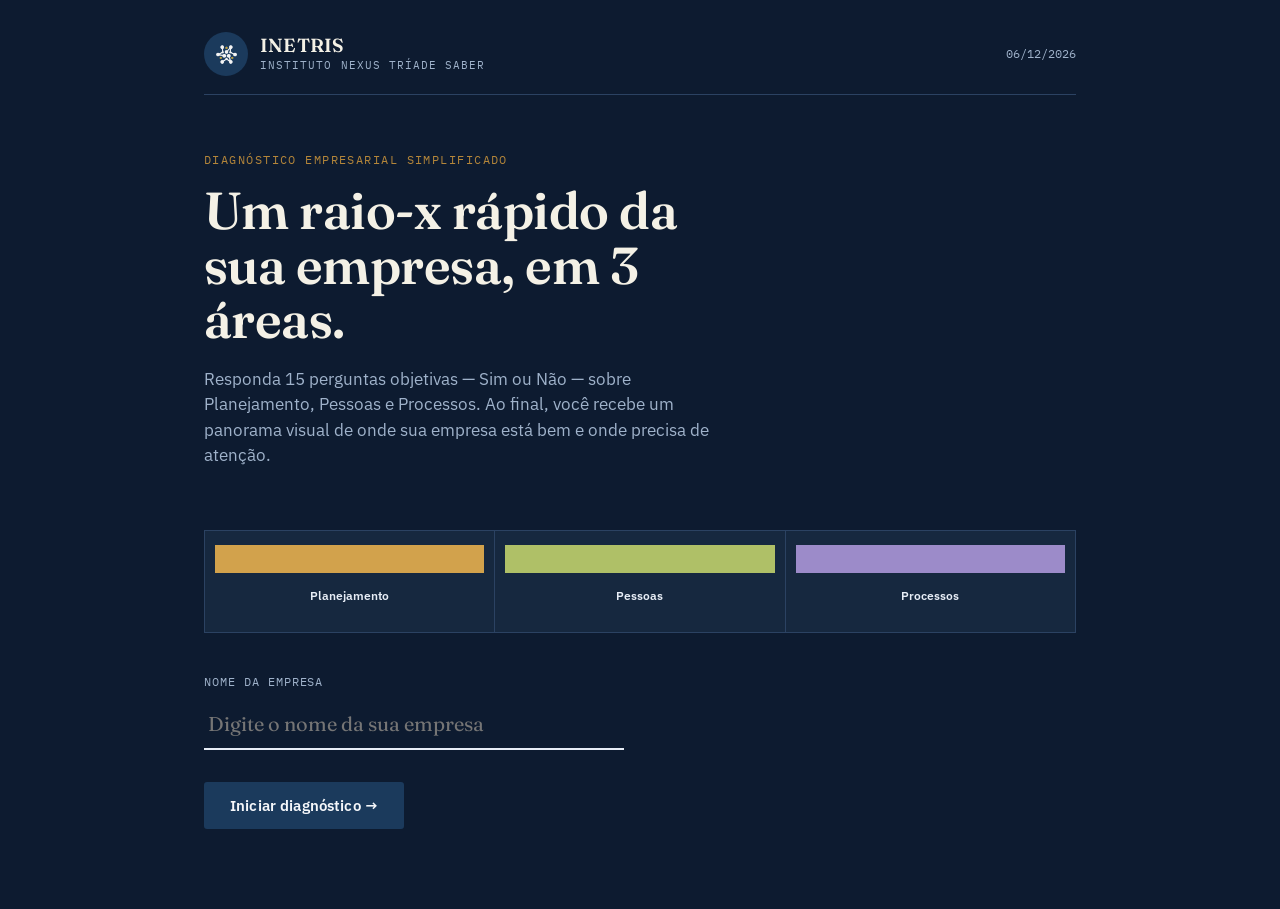
==== diagnostico.html @ 30261276 "Add files via upload" ====
<!DOCTYPE html>
<html lang="pt-BR">
<head>
<meta charset="UTF-8">
<meta name="viewport" content="width=device-width, initial-scale=1.0">
<title>INETRIS — Diagnóstico Empresarial Simplificado</title>
<link rel="preconnect" href="https://fonts.googleapis.com">
<link rel="preconnect" href="https://fonts.gstatic.com" crossorigin>
<link href="https://fonts.googleapis.com/css2?family=Fraunces:ital,opsz,wght@0,9..144,400;0,9..144,500;0,9..144,600;0,9..144,700;1,9..144,500&family=IBM+Plex+Sans:wght@400;500;600;700&family=IBM+Plex+Mono:wght@400;500;600&display=swap" rel="stylesheet">
<style>
  :root{
    --ink:#E7EDF6;
    --ink-soft:#9FB2CA;
    --paper:#0D1B30;
    --paper-raised:#16283F;
    --line: #2B4262;
    --heading:#F4F1E6;
    --on-dark:#F5F7FA;
    --brass:#D2A24C;
    --brass-deep:#B4863A;
    --teal:#3C7A72;
    --teal-deep:#1B3A5C;
    --good:#6FA98A;
    --ok:#AFC067;
    --warn:#D2A24C;
    --bad:#D07A63;

    --c-planejamento:#D2A24C;
    --c-pessoas:#AFC067;
    --c-processos:#9C8BC9;

    --radius: 3px;
  }

  *{box-sizing:border-box;}
  html,body{margin:0;padding:0;}
  body{
    background:var(--paper);
    color:var(--ink);
    font-family:'IBM Plex Sans', sans-serif;
    font-size:16px;
    line-height:1.5;
    -webkit-font-smoothing:antialiased;
  }
  .app{
    max-width:920px;
    margin:0 auto;
    padding:32px 24px 80px;
    min-height:100vh;
  }
  @media (max-width:600px){
    .app{padding:20px 16px 60px;}
  }

  h1,h2,h3{
    font-family:'Fraunces', serif;
    font-weight:600;
    letter-spacing:-0.01em;
    margin:0;
  }

  .mono{
    font-family:'IBM Plex Mono', monospace;
  }

  /* ---------- Header / masthead ---------- */
  .masthead{
    display:flex;
    justify-content:space-between;
    align-items:center;
    border-bottom:1px solid var(--line);
    padding-bottom:18px;
    margin-bottom:36px;
    gap:16px;
  }
  .masthead .brand-group{
    display:flex;
    align-items:center;
    gap:12px;
  }
  .masthead .logo-chip{
    width:44px;
    height:44px;
    flex:0 0 auto;
    background:var(--teal-deep);
    border-radius:50%;
    display:flex;
    align-items:center;
    justify-content:center;
  }
  .masthead .logo-chip img{
    width:29px;
    height:29px;
    display:block;
  }
  .masthead .brand-text .name{
    font-family:'Fraunces', serif;
    font-weight:600;
    font-size:19px;
    color:var(--heading);
    letter-spacing:0.01em;
    line-height:1.1;
  }
  .masthead .brand-text .sub{
    font-family:'IBM Plex Mono', monospace;
    font-size:10.5px;
    letter-spacing:0.1em;
    text-transform:uppercase;
    color:var(--ink-soft);
    margin-top:2px;
  }
  .masthead .date{
    font-family:'IBM Plex Mono', monospace;
    font-size:12px;
    color:var(--ink-soft);
    white-space:nowrap;
  }
  @media (max-width:480px){
    .masthead .brand-text .name{font-size:16px;}
    .masthead .brand-text .sub{font-size:9px; letter-spacing:0.06em;}
    .masthead .date{display:none;}
  }

  /* ---------- Screens ---------- */
  .screen{display:none;}
  .screen.active{display:block; animation: fade-up .5s ease both;}
  @keyframes fade-up{
    from{opacity:0; transform:translateY(10px);}
    to{opacity:1; transform:translateY(0);}
  }
  @media (prefers-reduced-motion: reduce){
    .screen.active{animation:none;}
  }

  /* ---------- Intro ---------- */
  .intro-hero{
    padding: 20px 0 8px;
  }
  .eyebrow{
    font-family:'IBM Plex Mono',monospace;
    font-size:12px;
    letter-spacing:0.12em;
    text-transform:uppercase;
    color:var(--brass-deep);
    margin-bottom:14px;
    display:block;
  }
  .intro-hero h1{
    font-size:clamp(32px, 5.4vw, 52px);
    line-height:1.05;
    color:var(--heading);
    max-width:14ch;
  }
  .intro-hero .lede{
    margin-top:20px;
    font-size:17px;
    color:var(--ink-soft);
    max-width:52ch;
  }

  .pillars-strip{
    display:grid;
    grid-template-columns:repeat(3,1fr);
    gap:1px;
    background:var(--line);
    border:1px solid var(--line);
    margin:36px 0 40px;
  }
  .pillars-strip div{
    background:var(--paper-raised);
    padding:14px 10px;
    text-align:center;
  }
  .pillars-strip .icon-wrap{
    width:40px;height:40px;
    margin:0 auto 10px;
    border-radius:50%;
    display:flex;
    align-items:center;
    justify-content:center;
    border:1.5px solid currentColor;
  }
  .pillars-strip .icon-wrap svg{
    width:20px;height:20px;
    display:block;
  }
  .pillars-strip .name{
    font-size:11.5px;
    font-weight:600;
    color:var(--ink);
  }
  @media (max-width:640px){
    .pillars-strip{grid-template-columns:repeat(3,1fr);}
  }

  .field-block label{
    display:block;
    font-family:'IBM Plex Mono',monospace;
    font-size:12px;
    letter-spacing:0.08em;
    text-transform:uppercase;
    color:var(--ink-soft);
    margin-bottom:8px;
  }
  input[type=text]{
    width:100%;
    max-width:420px;
    font-family:'Fraunces', serif;
    font-size:20px;
    padding:12px 4px;
    border:none;
    border-bottom:2px solid var(--ink);
    background:transparent;
    color:var(--ink);
  }
  input[type=text]:focus{
    outline:none;
    border-bottom-color:var(--brass);
  }

  .btn{
    appearance:none;
    border:none;
    cursor:pointer;
    font-family:'IBM Plex Sans', sans-serif;
    font-weight:600;
    font-size:14.5px;
    letter-spacing:0.01em;
    padding:14px 26px;
    border-radius:var(--radius);
    background:var(--teal-deep);
    color:var(--on-dark);
    transition:transform .15s ease, background .15s ease;
  }
  .btn:hover{background:var(--teal);}
  .btn:active{transform:scale(0.98);}
  .btn:focus-visible{outline:2px solid var(--brass); outline-offset:2px;}
  .btn.ghost{
    background:transparent;
    color:var(--ink);
    border:1.5px solid var(--ink);
  }
  .btn.ghost:hover{background:var(--paper-raised);}
  .btn[disabled]{opacity:0.4; cursor:not-allowed;}
  .btn-row{margin-top:32px; display:flex; gap:12px; flex-wrap:wrap;}

  /* ---------- Questionnaire ---------- */
  .progress-wrap{
    margin-bottom:30px;
  }
  .progress-track{
    height:3px;
    background:var(--line);
    position:relative;
    overflow:hidden;
  }
  .progress-fill{
    position:absolute; left:0; top:0; bottom:0;
    background:var(--brass);
    width:0%;
    transition:width .4s ease;
  }
  .progress-meta{
    display:flex; justify-content:space-between;
    margin-top:10px;
    font-family:'IBM Plex Mono',monospace;
    font-size:11.5px;
    color:var(--ink-soft);
    text-transform:uppercase;
    letter-spacing:0.06em;
  }

  .pillar-card{
    background:var(--paper-raised);
    border:1px solid var(--line);
    padding:32px;
  }
  @media (max-width:600px){ .pillar-card{padding:22px 18px;} }

  .pillar-head{
    display:flex; align-items:center; gap:12px;
    margin-bottom:6px;
  }
  .pillar-index{
    font-family:'IBM Plex Mono',monospace;
    font-size:12px;
    color:var(--ink-soft);
  }
  .pillar-head .swatch{
    width:11px;height:11px;
    flex:0 0 auto;
  }
  .pillar-card h2{
    font-size:26px;
    color:var(--heading);
  }
  .pillar-sub{
    color:var(--ink-soft);
    font-size:14px;
    margin:6px 0 26px;
  }

  .question{
    padding:20px 0;
    border-top:1px solid var(--line);
  }
  .question:first-of-type{border-top:none; padding-top:6px;}
  .q-text{
    font-size:16.5px;
    margin-bottom:14px;
    max-width:52ch;
  }
  .q-options{
    display:flex; gap:10px;
  }
  .opt{
    appearance:none;
    cursor:pointer;
    border:1.5px solid var(--line);
    background:transparent;
    color:var(--ink);
    font-family:'IBM Plex Sans', sans-serif;
    font-weight:600;
    font-size:14px;
    padding:9px 22px;
    border-radius:var(--radius);
    transition:all .15s ease;
  }
  .opt:hover{border-color:var(--ink);}
  .opt.selected-yes{
    background:var(--teal-deep);
    border-color:var(--heading);
    color:var(--on-dark);
  }
  .opt.selected-no{
    background:var(--ink);
    border-color:var(--ink);
    color:var(--on-dark);
  }
  .opt:focus-visible{outline:2px solid var(--brass); outline-offset:2px;}

  .nav-row{
    display:flex; justify-content:space-between; align-items:center;
    margin-top:28px;
  }
  .nav-hint{
    font-family:'IBM Plex Mono',monospace;
    font-size:11.5px;
    color:var(--ink-soft);
  }

  /* ---------- Results ---------- */
  .result-head{
    text-align:center;
    padding:12px 0 8px;
  }
  .result-head .eyebrow{display:block; text-align:center;}
  .result-head h1{
    font-size:clamp(28px,4.6vw,42px);
    color:var(--heading);
  }
  .result-company{
    font-family:'IBM Plex Mono',monospace;
    color:var(--ink-soft);
    margin-top:8px;
    font-size:13px;
    letter-spacing:0.04em;
  }

  .verdict-badge{
    display:inline-block;
    margin-top:22px;
    padding:10px 28px;
    font-family:'IBM Plex Mono',monospace;
    font-weight:600;
    font-size:13px;
    letter-spacing:0.1em;
    text-transform:uppercase;
    border-radius:20px;
  }

  .gauge-wrap{
    display:flex;
    justify-content:center;
    margin:36px 0 8px;
  }

  .score-big{
    font-family:'Fraunces', serif;
    font-size:15px;
  }

  .breakdown{
    margin-top:44px;
  }
  .breakdown h3{
    font-size:13px;
    font-family:'IBM Plex Mono',monospace;
    text-transform:uppercase;
    letter-spacing:0.1em;
    color:var(--ink-soft);
    margin-bottom:18px;
    border-bottom:1px solid var(--line);
    padding-bottom:10px;
  }
  .bar-row{
    display:grid;
    grid-template-columns:150px 1fr 52px;
    align-items:center;
    gap:14px;
    padding:11px 0;
  }
  .bar-row .label{
    font-size:14px;
    font-weight:600;
    display:flex; align-items:center; gap:9px;
  }
  .bar-row .label .swatch{width:9px;height:9px; flex:0 0 auto;}
  .bar-track{
    height:10px;
    background:var(--line);
    position:relative;
    overflow:hidden;
  }
  .bar-fill{
    position:absolute; left:0; top:0; bottom:0;
    width:0%;
    transition:width 1s cubic-bezier(.2,.8,.2,1);
  }
  .bar-row .pct{
    font-family:'IBM Plex Mono',monospace;
    font-size:13px;
    text-align:right;
  }

  .interpretation{
    margin-top:44px;
    padding:26px 28px;
    background:var(--paper-raised);
    border-left:3px solid var(--brass);
  }
  .interpretation h3{
    font-family:'IBM Plex Mono',monospace;
    font-size:12px;
    text-transform:uppercase;
    letter-spacing:0.1em;
    color:var(--brass-deep);
    margin-bottom:12px;
  }
  .interpretation p{margin:0 0 10px; color:var(--ink-soft); font-size:15px;}
  .interpretation p:last-child{margin-bottom:0;}
  .interpretation strong{color:var(--ink);}

  .focus-list{
    margin-top:26px;
  }
  .focus-item{
    display:flex; gap:14px; align-items:flex-start;
    padding:14px 0;
    border-top:1px solid var(--line);
  }
  .focus-item .tag{
    font-family:'IBM Plex Mono',monospace;
    font-size:11px;
    padding:3px 9px;
    border-radius:20px;
    color:#fff;
    white-space:nowrap;
    margin-top:2px;
  }
  .focus-item .txt{font-size:14.5px; color:var(--ink-soft);}

  .services-section{
    margin-top:48px;
  }
  .services-section > h3{
    font-size:13px;
    font-family:'IBM Plex Mono',monospace;
    text-transform:uppercase;
    letter-spacing:0.1em;
    color:var(--ink-soft);
    margin-bottom:6px;
    border-bottom:1px solid var(--line);
    padding-bottom:10px;
  }
  .services-lede{
    font-size:14px;
    color:var(--ink-soft);
    margin:10px 0 22px;
  }
  .service-group{
    margin-bottom:28px;
  }
  .service-group-head{
    display:flex;
    align-items:center;
    gap:9px;
    margin-bottom:12px;
  }
  .service-group-head .swatch{width:9px;height:9px; flex:0 0 auto;}
  .service-group-head .glabel{
    font-family:'IBM Plex Mono',monospace;
    font-size:11.5px;
    text-transform:uppercase;
    letter-spacing:0.06em;
    color:var(--ink-soft);
  }
  .service-cards{
    display:grid;
    grid-template-columns:repeat(auto-fit, minmax(230px, 1fr));
    gap:14px;
  }
  .service-card{
    background:var(--paper-raised);
    border:1px solid var(--line);
    border-top:3px solid var(--brass);
    padding:18px 20px;
  }
  .service-badge{
    display:inline-block;
    font-family:'IBM Plex Mono',monospace;
    font-size:10.5px;
    letter-spacing:0.06em;
    text-transform:uppercase;
    color:var(--brass);
    background:var(--teal-deep);
    border-radius:20px;
    padding:4px 11px;
    margin-bottom:12px;
  }
  .service-card h4{
    font-family:'Fraunces',serif;
    font-size:17px;
    color:var(--heading);
    font-weight:600;
    margin:0 0 6px;
  }
  .service-card .tagline{
    font-size:12.5px;
    color:var(--brass-deep);
    font-weight:600;
    margin-bottom:10px;
  }
  .service-card .desc{
    font-size:13.5px;
    color:var(--ink-soft);
    margin-bottom:10px;
  }
  .service-card .result{
    font-size:12.5px;
    color:var(--ink);
    border-top:1px solid var(--line);
    padding-top:10px;
  }
  .service-card .result strong{color:var(--brass);}
  .services-empty{
    font-size:14px;
    color:var(--ink-soft);
    padding:20px 0;
  }

  /* ---------- Negociação ---------- */
  .negotiation-cards{
    display:flex;
    flex-direction:column;
    gap:14px;
    margin-top:28px;
  }
  .negotiation-card{
    background:var(--paper-raised);
    border:1px solid var(--line);
    border-left:3px solid var(--line);
    padding:18px 20px;
    cursor:pointer;
    transition:border-color .15s ease, box-shadow .15s ease;
  }
  .negotiation-card.selected{
    border-left:3px solid var(--brass);
    box-shadow:0 0 0 1px var(--brass) inset;
  }
  .negotiation-card .neg-head{
    display:flex;
    align-items:flex-start;
    gap:14px;
    cursor:pointer;
  }
  .negotiation-card .checkbox{
    width:20px;height:20px;flex:0 0 auto;margin-top:2px;
    border:1.5px solid var(--ink-soft);
    border-radius:4px;
    display:flex;align-items:center;justify-content:center;
    font-size:13px;color:transparent;
    background:var(--paper);
  }
  .negotiation-card.selected .checkbox{
    background:var(--brass);
    border-color:var(--brass);
    color:var(--teal-deep);
  }
  .negotiation-card .neg-head-txt{flex:1;}
  .negotiation-card .service-badge{margin-bottom:8px;}
  .negotiation-card h4{
    font-family:'Fraunces',serif;
    font-size:16.5px;
    color:var(--heading);
    font-weight:600;
    margin:0 0 4px;
  }
  .negotiation-card .tagline{
    font-size:12.5px;
    color:var(--brass-deep);
    font-weight:600;
  }
  .negotiation-card .neg-panel{
    display:none;
    margin-top:16px;
    padding-top:16px;
    border-top:1px dashed var(--line);
    cursor:default;
  }
  .negotiation-card.selected .neg-panel{display:block;}
  .neg-fields{
    display:grid;
    grid-template-columns:repeat(auto-fit, minmax(160px, 1fr));
    gap:14px;
  }
  .neg-field label{
    display:block;
    font-family:'IBM Plex Mono',monospace;
    font-size:10.5px;
    text-transform:uppercase;
    letter-spacing:0.06em;
    color:var(--ink-soft);
    margin-bottom:6px;
  }
  .neg-field label .hint{
    text-transform:none;
    letter-spacing:0;
    color:var(--ink-soft);
    opacity:0.7;
    font-size:10px;
  }
  .neg-field .money-input{
    display:flex;
    align-items:center;
    border:1px solid var(--line);
    background:var(--paper);
  }
  .neg-field .money-input span{
    padding:0 8px;
    font-size:13px;
    color:var(--ink-soft);
    font-family:'IBM Plex Mono',monospace;
  }
  .neg-field input[type="number"]{
    border:none;
    background:transparent;
    padding:9px 10px 9px 0;
    font-size:14px;
    width:100%;
    font-family:'IBM Plex Mono',monospace;
    color:var(--ink);
  }
  .neg-field select{
    width:100%;
    border:1px solid var(--line);
    background:var(--paper);
    padding:9px 10px;
    font-size:14px;
    font-family:'IBM Plex Mono',monospace;
    color:var(--ink);
  }
  .discount-toggle,
  .payment-toggle{
    display:flex;
    flex-wrap:wrap;
    gap:6px;
  }
  .discount-toggle button,
  .payment-toggle button{
    flex:1;
    min-width:60px;
    border:1px solid var(--line);
    background:var(--paper);
    padding:9px 6px;
    font-size:12.5px;
    font-family:'IBM Plex Mono',monospace;
    color:var(--ink-soft);
    cursor:pointer;
  }
  .discount-toggle button.active,
  .payment-toggle button.active{
    background:var(--brass);
    border-color:var(--brass);
    color:var(--teal-deep);
    font-weight:600;
  }
  .discount-toggle button:disabled{
    opacity:0.35;
    cursor:not-allowed;
  }
  .neg-subtotal{
    margin-top:14px;
    padding-top:14px;
    border-top:1px dashed var(--line);
  }
  .neg-subtotal-line{
    display:flex;
    justify-content:space-between;
    align-items:baseline;
    font-size:13px;
    color:var(--ink-soft);
  }
  .neg-subtotal-line strong{
    font-family:'IBM Plex Mono',monospace;
    font-size:16px;
    color:var(--ink);
  }
  .neg-installment{
    margin-top:4px;
    font-size:12px;
    font-family:'IBM Plex Mono',monospace;
    color:var(--brass);
  }
  .negotiation-total{
    margin-top:30px;
    padding:20px 22px;
    background:var(--teal-deep);
    color:var(--paper);
  }
  .negotiation-total .total-row{
    display:flex;
    justify-content:space-between;
    align-items:baseline;
    font-family:'Fraunces',serif;
    font-size:19px;
  }
  .negotiation-total .total-row strong{
    font-family:'IBM Plex Mono',monospace;
    font-size:26px;
    color:var(--brass);
  }
  .negotiation-total .total-sub{
    margin-top:8px;
    font-size:12.5px;
    color:var(--paper-soft, #cfd8d6);
    font-family:'IBM Plex Mono',monospace;
  }

  footer.result-actions{
    margin-top:48px;
    display:flex; gap:12px; flex-wrap:wrap; justify-content:center;
  }

  .print-note{
    display:none;
  }
  @media print{
    .btn-row, footer.result-actions, .masthead{display:none;}
  }
</style>
</head>
<body>
<div class="app">

  <div class="masthead">
    <div class="brand-group">
      <div class="logo-chip"><img src="[data-uri]" alt="Logo INETRIS"></div>
      <div class="brand-text">
        <div class="name">INETRIS</div>
        <div class="sub">Instituto Nexus Tríade Saber</div>
      </div>
    </div>
    <div class="date" id="todayDate"></div>
  </div>

  <!-- ============ TELA 1: INTRO ============ -->
  <section class="screen active" id="screen-intro">
    <div class="intro-hero">
      <span class="eyebrow">Diagnóstico Empresarial Simplificado</span>
      <h1>Um raio-x rápido da sua empresa, em 3 áreas.</h1>
      <p class="lede">Responda 15 perguntas objetivas — Sim ou Não — sobre Planejamento, Pessoas e Processos. Ao final, você recebe um panorama visual de onde sua empresa está bem e onde precisa de atenção.</p>
    </div>

    <div class="pillars-strip" id="pillarsStrip"></div>

    <div class="field-block">
      <label for="companyName">Nome da empresa</label>
      <input type="text" id="companyName" placeholder="Digite o nome da sua empresa" autocomplete="off">
    </div>

    <div class="btn-row">
      <button class="btn" id="startBtn">Iniciar diagnóstico →</button>
    </div>
  </section>

  <!-- ============ TELA 1.5: CADASTRO ============ -->
  <section class="screen" id="screen-register">
    <div class="intro-hero">
      <span class="eyebrow">Antes de começar</span>
      <h1>Como podemos te chamar?</h1>
      <p class="lede">Preencha seus dados para receber o resultado do diagnóstico.</p>
    </div>

    <div class="field-block">
      <label for="leadName">Seu nome</label>
      <input type="text" id="leadName" placeholder="Digite seu nome completo" autocomplete="name">
    </div>

    <div class="field-block" style="margin-top:22px;">
      <label for="leadEmail">Seu e-mail</label>
      <input type="text" id="leadEmail" placeholder="Digite seu e-mail" autocomplete="email">
    </div>

    <div class="field-block" style="margin-top:22px;">
      <label for="leadPhone">Seu telefone / WhatsApp</label>
      <input type="text" id="leadPhone" placeholder="(00) 00000-0000" autocomplete="tel">
    </div>

    <p class="nav-hint" id="registerHint" style="margin-top:14px;"></p>

    <div class="btn-row">
      <button class="btn ghost" id="registerBackBtn">← Voltar</button>
      <button class="btn" id="registerBtn">Continuar →</button>
    </div>
  </section>

  <!-- ============ TELA 2: QUESTIONÁRIO ============ -->
  <section class="screen" id="screen-quiz">
    <div class="progress-wrap">
      <div class="progress-track"><div class="progress-fill" id="progressFill"></div></div>
      <div class="progress-meta">
        <span id="progressLabel">Área 1 de 3</span>
        <span id="progressCount">0 / 15 respondidas</span>
      </div>
    </div>

    <div class="pillar-card" id="pillarCard"></div>

    <div class="nav-row">
      <button class="btn ghost" id="backBtn">← Voltar</button>
      <span class="nav-hint" id="navHint"></span>
      <button class="btn" id="nextBtn">Próxima área →</button>
    </div>
  </section>

  <!-- ============ TELA 3: RESULTADO ============ -->
  <section class="screen" id="screen-result">
    <div class="result-head">
      <div class="logo-chip" style="margin:0 auto 18px;"><img src="[data-uri]" alt="Logo INETRIS" style="width:29px;height:29px;"></div>
      <span class="eyebrow">Resultado do diagnóstico</span>
      <h1 id="resultCompanyName">Sua empresa</h1>
      <div class="result-company mono" id="resultDate"></div>
      <div class="verdict-badge" id="verdictBadge">—</div>
    </div>

    <div class="gauge-wrap">
      <svg id="gaugeSvg" width="360" height="360" viewBox="0 0 360 360"></svg>
    </div>

    <div class="breakdown">
      <h3>Pontuação por área</h3>
      <div id="barList"></div>
    </div>

    <div class="interpretation">
      <h3>O que isso significa</h3>
      <p id="interpretationText"></p>
    </div>

    <div class="focus-list" id="focusList"></div>

    <footer class="result-actions">
      <button class="btn ghost" id="restartBtn">Refazer diagnóstico</button>
      <button class="btn" id="printBtn">Imprimir / salvar PDF</button>
    </footer>
  </section>

</div>

<script>
/* ============================================================
   DADOS DO DIAGNÓSTICO
   ============================================================ */
const PILLARS = [
  {
    key:'planejamento', name:'Planejamento', color:'var(--c-planejamento)', hex:'#D2A24C',
    questions:[
      'Você sabe exatamente onde quer que a sua empresa esteja no próximo ano?',
      'Você sabe exatamente quais as metas da sua empresa?',
      'Você sabe quais são os fatores críticos de sucesso da sua empresa?',
      'A sua empresa tem um planejamento estratégico de curto, médio e longo prazo desmembrado em um Plano de Ações?',
      'A sua empresa tem indicadores definidos e analisados para acompanhar a execução do planejamento estratégico?'
    ]
  },
  {
    key:'pessoas', name:'Pessoas', color:'var(--c-pessoas)', hex:'#AFC067',
    questions:[
      'A sua equipe é apaixonada pela sua empresa?',
      'A sua empresa tem uma metodologia inteligente de R&S para realizar as contratações?',
      'A sua empresa tem ferramentas de RH Estratégico, como Desenho de Cargos e Manual de Conduta e Ética Profissional?',
      'A sua empresa tem uma avaliação de desempenho profissional?',
      'Você tem indicadores de RH definidos e analisados com frequência?'
    ]
  },
  {
    key:'processos', name:'Processos', color:'var(--c-processos)', hex:'#9C8BC9',
    questions:[
      'A sua empresa tem POPs (Procedimentos Operacionais Padrão) escritos e comunicados?',
      'A sua empresa tem fluxogramas desenhados, comunicados e treinados?',
      'A sua empresa consegue reduzir custos por ter eficiência operacional?',
      'A sua empresa faz a revisão dos processos com frequência?',
      'A sua empresa tem indicadores definidos e analisados com frequência?'
    ]
  }
];

// níveis de classificação (mesmos limites da planilha original: 0.25 / 0.5 / 0.75 / 1)
const LEVELS = [
  {max:0.25, label:'Ruim',   color:'var(--bad)',  hex:'#D07A63'},
  {max:0.50, label:'Regular',color:'var(--warn)',  hex:'#D2A24C'},
  {max:0.75, label:'Bom',    color:'var(--ok)',   hex:'#AFC067'},
  {max:1.001,label:'Ótimo',  color:'var(--good)', hex:'#6FA98A'}
];

function levelFor(score){ // score 0..1
  for(const l of LEVELS){ if(score <= l.max) return l; }
  return LEVELS[LEVELS.length-1];
}

/* ============================================================
   CATÁLOGO DE SERVIÇOS INETRIS
   ============================================================ */
const SERVICES = {
  planejamento_estrategico:{
    code:'04', name:'Planejamento Estratégico',
    tagline:'Estratégia para transformar visão em resultados.',
    desc:'Desenvolvemos estratégias personalizadas para direcionar o crescimento sustentável da organização, alinhando pessoas, processos e objetivos.',
    resultado:'Mais clareza, foco e capacidade de execução.'
  },
  mentoria:{
    code:'02', name:'Mentoria Empresarial',
    tagline:'Clareza para identificar gargalos e organizar a gestão.',
    desc:'Acompanhamento próximo, voltado para decisões reais do negócio — trazendo direcionamento estratégico e prático para os desafios do momento.',
    resultado:'Identificação de gargalos, organização da gestão e direcionamento estratégico contínuo.'
  },
  formacao:{
    code:'01', name:'Formação de Líderes',
    tagline:'Líderes preparados para sustentar o crescimento da empresa.',
    desc:'Formação prática, aplicada à realidade do negócio, desenvolvendo postura, comunicação, organização, decisão e gestão de equipe.',
    resultado:'Liderança mais preparada para o dia a dia da gestão.'
  },
  gestao_pessoas:{
    code:'06', name:'Gestão de Pessoas',
    tagline:'Pessoas preparadas. Organizações fortes.',
    desc:'Apoio na construção de uma gestão de pessoas estratégica, estruturada e orientada ao desenvolvimento contínuo.',
    resultado:'Maior desempenho, retenção de talentos e desenvolvimento contínuo.'
  },
  lideranca:{
    code:'07', name:'Desenvolvimento de Lideranças',
    tagline:'Líderes preparados constroem organizações extraordinárias.',
    desc:'Desenvolvemos líderes capazes de inspirar, conduzir mudanças e desenvolver equipes de alta performance.',
    resultado:'Lideranças mais seguras, estratégicas e preparadas para gerar resultados.'
  },
  cultura:{
    code:'05', name:'Cultura Organizacional',
    tagline:'Cultura forte. Resultados consistentes.',
    desc:'Fortalecemos culturas capazes de gerar pertencimento, compromisso e alto desempenho.',
    resultado:'Organizações mais alinhadas e engajadas.'
  },
  consultoria:{
    code:'03', name:'Consultoria de Gestão',
    tagline:'Estrutura sólida para uma operação mais eficiente.',
    desc:'Estruturação de processos, análise de problemas, tomada de decisão orientada a dados e melhoria da operação.',
    resultado:'Estrutura suficiente para crescer sem depender exclusivamente de uma única pessoa.'
  },
  dev_organizacional:{
    code:'08', name:'Desenvolvimento Organizacional',
    tagline:'Organizações preparadas para crescer.',
    desc:'Estruturamos processos, governança e modelos de gestão para aumentar a eficiência organizacional.',
    resultado:'Mais organização, eficiência e sustentabilidade.'
  }
};

// Quais serviços são liberados para cada área do diagnóstico
const PILLAR_SERVICES = {
  planejamento: ['planejamento_estrategico','mentoria'],
  pessoas: ['formacao','gestao_pessoas','lideranca','cultura'],
  processos: ['consultoria','dev_organizacional']
};

// Valor total padrão de cada serviço (EDITÁVEL pelo vendedor na tela de negociação).
// Ajuste estes valores de referência conforme a sua tabela de preços real.
const DEFAULT_SERVICE_VALUE = {
  planejamento_estrategico: 5400,
  mentoria: 4500,
  formacao: 3600,
  gestao_pessoas: 4800,
  lideranca: 4800,
  cultura: 4200,
  consultoria: 6000,
  dev_organizacional: 5400
};

const PAYMENT_METHODS = [
  { id:'pix', label:'Pix' },
  { id:'especie', label:'Espécie' },
  { id:'boleto', label:'Boleto' },
  { id:'cartao', label:'Cartão' }
];

// Estado da tela de negociação: { [serviceId]: { selected, valor, meses, desconto } }
let negotiationState = {};
let lastScores = [];

/* ============================================================
   ESTADO
   ============================================================ */
let currentPillar = 0;
let answers = {}; // {'planejamento-0': true/false, ...}
let companyName = '';
let leadName = '';
let leadEmail = '';
let leadPhone = '';

/* ============================================================
   INIT
   ============================================================ */
document.getElementById('todayDate').textContent = new Date().toLocaleDateString('pt-BR', {day:'2-digit',month:'2-digit',year:'numeric'});

function buildPillarsStrip(){
  const el = document.getElementById('pillarsStrip');
  el.innerHTML = PILLARS.map(p => `
    <div>
      <div class="dot" style="background:${p.color}"></div>
      <div class="name">${p.name}</div>
    </div>
  `).join('');
}
buildPillarsStrip();

document.getElementById('startBtn').addEventListener('click', () => {
  companyName = document.getElementById('companyName').value.trim() || 'Sua empresa';
  showScreen('screen-register');
});

document.getElementById('registerBackBtn').addEventListener('click', () => {
  showScreen('screen-intro');
});

/* ============================================================
   CADASTRO (nome + e-mail) — enviado por e-mail via Formspree
   Troque a URL abaixo pelo endpoint gerado na sua conta Formspree
   (https://formspree.io) para receber um e-mail a cada cadastro.
   ============================================================ */
const FORMSPREE_ENDPOINT = 'https://formspree.io/f/mojoyvew';

document.getElementById('registerBtn').addEventListener('click', async () => {
  const hint = document.getElementById('registerHint');
  const nameVal = document.getElementById('leadName').value.trim();
  const emailVal = document.getElementById('leadEmail').value.trim();
  const phoneVal = document.getElementById('leadPhone').value.trim();
  const emailOk = /^[^\s@]+@[^\s@]+\.[^\s@]+$/.test(emailVal);
  const phoneOk = phoneVal.replace(/\D/g,'').length >= 10;

  if(!nameVal || !emailOk || !phoneOk){
    hint.style.color = 'var(--bad)';
    hint.textContent = !nameVal
      ? 'Digite seu nome para continuar.'
      : !emailOk
        ? 'Digite um e-mail válido para continuar.'
        : 'Digite um telefone válido (com DDD) para continuar.';
    return;
  }
  hint.style.color = '';
  hint.textContent = 'Enviando...';

  leadName = nameVal;
  leadEmail = emailVal;
  leadPhone = phoneVal;

  try{
    await fetch(FORMSPREE_ENDPOINT, {
      method: 'POST',
      headers: { 'Content-Type': 'application/json', 'Accept': 'application/json' },
      body: JSON.stringify({
        nome: leadName,
        email: leadEmail,
        telefone: leadPhone,
        empresa: companyName,
        data: new Date().toLocaleString('pt-BR')
      })
    });
  } catch(err){
    // mesmo se o envio falhar (ex.: sem internet), deixamos a pessoa seguir o diagnóstico
    console.warn('Falha ao enviar cadastro:', err);
  }

  hint.textContent = '';
  currentPillar = 0;
  answers = {};
  showScreen('screen-quiz');
  renderPillar();
});

function showScreen(id){
  document.querySelectorAll('.screen').forEach(s => s.classList.remove('active'));
  document.getElementById(id).classList.add('active');
  window.scrollTo({top:0, behavior:'smooth'});
}

/* ============================================================
   QUESTIONÁRIO
   ============================================================ */
function renderPillar(){
  const p = PILLARS[currentPillar];
  const card = document.getElementById('pillarCard');

  card.innerHTML = `
    <div class="pillar-head">
      <span class="pillar-index mono">ÁREA ${currentPillar+1}/6</span>
    </div>
    <div class="pillar-head" style="margin-top:2px;">
      <div class="swatch" style="background:${p.color}"></div>
      <h2>${p.name}</h2>
    </div>
    <p class="pillar-sub">Responda com sinceridade. Não existe resposta certa — apenas um retrato real da situação atual.</p>
    ${p.questions.map((q, i) => {
      const key = p.key + '-' + i;
      const val = answers[key];
      return `
        <div class="question">
          <div class="q-text">${i+1}. ${q}</div>
          <div class="q-options">
            <button class="opt ${val===true?'selected-yes':''}" data-key="${key}" data-val="true">Sim</button>
            <button class="opt ${val===false?'selected-no':''}" data-key="${key}" data-val="false">Não</button>
          </div>
        </div>
      `;
    }).join('')}
  `;

  card.querySelectorAll('.opt').forEach(btn => {
    btn.addEventListener('click', () => {
      const key = btn.dataset.key;
      const val = btn.dataset.val === 'true';
      answers[key] = val;
      renderPillar();
      updateProgress();
    });
  });

  document.getElementById('progressLabel').textContent = `Área ${currentPillar+1} de 6 — ${p.name}`;
  document.getElementById('backBtn').disabled = false;
  document.getElementById('backBtn').style.visibility = currentPillar === 0 ? 'hidden' : 'visible';
  document.getElementById('nextBtn').textContent = currentPillar === PILLARS.length-1 ? 'Ver resultado →' : 'Próxima área →';

  updateProgress();
}

function updateProgress(){
  const total = PILLARS.length * 5;
  const answered = Object.keys(answers).length;
  document.getElementById('progressFill').style.width = (answered/total*100) + '%';
  document.getElementById('progressCount').textContent = `${answered} / ${total} respondidas`;

  const p = PILLARS[currentPillar];
  const answeredHere = p.questions.filter((_, i) => answers[p.key+'-'+i] !== undefined).length;
  const hint = answeredHere < 5 ? `Faltam ${5-answeredHere} respostas nesta área` : 'Área completa';
  document.getElementById('navHint').textContent = hint;
}

document.getElementById('backBtn').addEventListener('click', () => {
  if(currentPillar > 0){
    currentPillar--;
    renderPillar();
  }
});

document.getElementById('nextBtn').addEventListener('click', () => {
  const p = PILLARS[currentPillar];
  const allAnswered = p.questions.every((_, i) => answers[p.key+'-'+i] !== undefined);
  if(!allAnswered){
    document.getElementById('navHint').style.color = 'var(--bad)';
    document.getElementById('navHint').textContent = 'Responda todas as perguntas desta área para continuar';
    return;
  }
  document.getElementById('navHint').style.color = '';

  if(currentPillar < PILLARS.length - 1){
    currentPillar++;
    renderPillar();
  } else {
    showResults();
  }
});

/* ============================================================
   CÁLCULO DE RESULTADO
   ============================================================ */
function computeScores(){
  return PILLARS.map(p => {
    const yes = p.questions.filter((_, i) => answers[p.key+'-'+i] === true).length;
    return { ...p, score: yes/5 };
  });
}

function showResults(){
  const scores = computeScores();
  lastScores = scores;
  const overall = scores.reduce((s,p) => s+p.score, 0) / scores.length;
  const overallLevel = levelFor(overall);

  document.getElementById('resultCompanyName').textContent = companyName;
  document.getElementById('resultDate').textContent = 'Diagnóstico realizado em ' + new Date().toLocaleDateString('pt-BR');

  const badge = document.getElementById('verdictBadge');
  badge.textContent = `${overallLevel.label} — ${Math.round(overall*100)}%`;
  badge.style.background = overallLevel.hex;
  badge.style.color = '#fff';

  drawGauge(scores, overall, overallLevel);
  drawBars(scores);
  drawInterpretation(scores, overall, overallLevel);
  drawFocusList(scores);

  enviarResultadoPorEmail(scores, overall, overallLevel);

  showScreen('screen-result');
}

/* Envia o resultado completo do diagnóstico para o e-mail do INETRIS (via Formspree),
   montando um GRÁFICO DE BARRAS em HTML que o Gmail renderiza de forma confiável. */
async function enviarResultadoPorEmail(scores, overall, overallLevel){
  const pct = v => Math.round(v*100);
  const linha = '----------------------------------------';

  let corpo = '';
  corpo += 'DIAGNÓSTICO COMERCIAL — INETRIS\n';
  corpo += linha + '\n';
  corpo += 'Empresa: ' + (companyName || '—') + '\n';
  corpo += 'Data: ' + new Date().toLocaleString('pt-BR') + '\n\n';

  corpo += 'RESULTADO GERAL: ' + pct(overall) + '% — ' + overallLevel.label + '\n\n';

  corpo += 'PONTUAÇÃO POR ÁREA\n';
  corpo += linha + '\n';
  scores.forEach(p => {
    corpo += '• ' + p.name + ': ' + pct(p.score) + '% (' + levelFor(p.score).label + ')\n';
  });
  corpo += '\n';

  corpo += 'DADOS DO CONTATO\n';
  corpo += linha + '\n';
  corpo += 'Nome: ' + (leadName || '—') + '\n';
  corpo += 'E-mail: ' + (leadEmail || '—') + '\n';
  corpo += 'Telefone: ' + (leadPhone || '—') + '\n';
  corpo += 'Empresa: ' + (companyName || '—') + '\n\n';

  corpo += 'RESPOSTAS DETALHADAS\n';
  corpo += linha + '\n';
  PILLARS.forEach(p => {
    corpo += '\n[' + p.name + ']\n';
    p.questions.forEach((q, i) => {
      const val = answers[p.key + '-' + i];
      const resp = val === true ? 'Sim' : (val === false ? 'Não' : '—');
      corpo += '  - ' + q + '  =>  ' + resp + '\n';
    });
  });

  try{
    await fetch(FORMSPREE_ENDPOINT, {
      method: 'POST',
      headers: { 'Content-Type': 'application/json', 'Accept': 'application/json' },
      body: JSON.stringify({
        _subject: `Diagnóstico Comercial — ${companyName || 'Empresa'} — ${pct(overall)}% (${overallLevel.label})`,
        empresa: companyName,
        nome: leadName,
        email: leadEmail,
        telefone: leadPhone,
        pontuacao_geral: `${pct(overall)}% — ${overallLevel.label}`,
        message: corpo
      })
    });
  } catch(err){
    console.warn('Falha ao enviar resultado do diagnóstico:', err);
  }
}

/* ---------- Gauge hexagonal (radar de 6 eixos) ---------- */
function drawGauge(scores, overall, overallLevel){
  const svg = document.getElementById('gaugeSvg');
  const cx = 180, cy = 180, maxR = 130;
  const n = scores.length;
  const rings = [0.25, 0.5, 0.75, 1];

  function pt(i, r){
    const angle = (Math.PI*2*i/n) - Math.PI/2;
    return [cx + r*Math.cos(angle), cy + r*Math.sin(angle)];
  }

  let svgParts = [];

  // grid rings (hexágonos concêntricos)
  rings.forEach(r => {
    const pts = Array.from({length:n}, (_,i) => pt(i, r*maxR).join(',')).join(' ');
    svgParts.push(`<polygon points="${pts}" fill="none" stroke="#B7C7DA" stroke-width="1"/>`);
  });

  // axes
  for(let i=0;i<n;i++){
    const [x,y] = pt(i, maxR);
    svgParts.push(`<line x1="${cx}" y1="${cy}" x2="${x}" y2="${y}" stroke="#B7C7DA" stroke-width="1"/>`);
  }

  // data polygon
  const dataPts = scores.map((p,i) => pt(i, Math.max(p.score,0.03)*maxR));
  const dataPtsStr = dataPts.map(p=>p.join(',')).join(' ');
  svgParts.push(`<polygon points="${dataPtsStr}" fill="${overallLevel.hex}" fill-opacity="0.22" stroke="${overallLevel.hex}" stroke-width="2.5" stroke-linejoin="round"/>`);

  // data points
  scores.forEach((p,i) => {
    const [x,y] = dataPts[i];
    svgParts.push(`<circle cx="${x}" cy="${y}" r="4.5" fill="${p.hex}" stroke="#FBFBF7" stroke-width="1.5"/>`);
  });

  // labels
  scores.forEach((p,i) => {
    const [x,y] = pt(i, maxR + 34);
    const anchor = Math.abs(x-cx) < 5 ? 'middle' : (x > cx ? 'start' : 'end');
    svgParts.push(`<text x="${x}" y="${y-4}" text-anchor="${anchor}" font-family="IBM Plex Sans" font-weight="600" font-size="12.5" fill="#E7EDF6">${p.name}</text>`);
    svgParts.push(`<text x="${x}" y="${y+12}" text-anchor="${anchor}" font-family="IBM Plex Mono" font-size="11" fill="#9FB2CA">${Math.round(p.score*100)}%</text>`);
  });

  // center overall score
  svgParts.push(`<circle cx="${cx}" cy="${cy}" r="34" fill="#FBFBF7" stroke="${overallLevel.hex}" stroke-width="2"/>`);
  svgParts.push(`<text x="${cx}" y="${cy-2}" text-anchor="middle" font-family="Fraunces" font-weight="600" font-size="22" fill="#182523">${Math.round(overall*100)}%</text>`);
  svgParts.push(`<text x="${cx}" y="${cy+16}" text-anchor="middle" font-family="IBM Plex Mono" font-size="9.5" letter-spacing="0.05em" fill="#3c4d49">GERAL</text>`);

  svg.innerHTML = svgParts.join('');
}

/* ---------- Barras por pilar ---------- */
function drawBars(scores){
  const el = document.getElementById('barList');
  el.innerHTML = scores.map(p => {
    const lvl = levelFor(p.score);
    return `
      <div class="bar-row">
        <div class="label"><span class="swatch" style="background:${p.color}"></span>${p.name}</div>
        <div class="bar-track"><div class="bar-fill" style="width:${p.score*100}%; background:${lvl.hex}"></div></div>
        <div class="pct">${Math.round(p.score*100)}%</div>
      </div>
    `;
  }).join('');
  // trigger transition
  requestAnimationFrame(() => {
    document.querySelectorAll('.bar-fill').forEach(b => { b.style.width = b.style.width; });
  });
}

/* ---------- Texto de interpretação ---------- */
function drawInterpretation(scores, overall, overallLevel){
  const strongest = [...scores].sort((a,b)=>b.score-a.score)[0];
  const weakest = [...scores].sort((a,b)=>a.score-b.score)[0];

  const messages = {
    'Ruim': `<strong>${companyName}</strong> está em um estágio inicial de estruturação. A maioria das áreas ainda carece de processos, controles ou definições básicas — o que é normal em negócios em fase de arrumação da casa. O caminho aqui é priorizar, uma área por vez, começando pela mais fraca.`,
    'Regular': `<strong>${companyName}</strong> já tem algumas bases organizadas, mas ainda opera com bastante improviso em partes importantes do negócio. Fechar essas lacunas tende a trazer ganhos rápidos de previsibilidade e controle.`,
    'Bom': `<strong>${companyName}</strong> está bem estruturada na maior parte das áreas avaliadas, com processos e indicadores em uso. Os próximos ganhos vêm de destravar os pontos que ainda ficam para trás do restante do negócio.`,
    'Ótimo': `<strong>${companyName}</strong> apresenta um nível de maturidade de gestão acima da média, com controles, planejamento e indicadores presentes na maioria das áreas. O foco agora é manter a consistência e refinar os detalhes.`
  };

  document.getElementById('interpretationText').innerHTML = `
    ${messages[overallLevel.label]}
    <br><br>
    Ponto mais forte: <strong>${strongest.name}</strong> (${Math.round(strongest.score*100)}%).
    Ponto de maior atenção: <strong>${weakest.name}</strong> (${Math.round(weakest.score*100)}%).
  `;
}

/* ---------- Lista de prioridades ---------- */
function drawFocusList(scores){
  const sorted = [...scores].sort((a,b)=>a.score-b.score);
  const el = document.getElementById('focusList');
  el.innerHTML = `<h3 style="font-family:'IBM Plex Mono'; font-size:12px; text-transform:uppercase; letter-spacing:0.1em; color:var(--ink-soft); margin-bottom:0; padding-bottom:10px; border-bottom:1px solid var(--line);">Ordem sugerida de prioridade</h3>` +
    sorted.map((p,i) => {
      const lvl = levelFor(p.score);
      return `
        <div class="focus-item">
          <span class="tag" style="background:${lvl.hex}">${i+1}º · ${lvl.label}</span>
          <div class="txt"><strong style="color:var(--ink)">${p.name}</strong> — ${Math.round(p.score*100)}% de maturidade nesta área.</div>
        </div>
      `;
    }).join('');
}

/* ---------- Soluções recomendadas (área -> serviços) ---------- */
function drawServiceRecommendations(scores){
  const el = document.getElementById('servicesContent');
  if(!el) return;
  // ordena da área mais fraca para a mais forte
  const sorted = [...scores].sort((a,b) => a.score - b.score);
  // áreas que não estão "Ótimo" liberam seus serviços vinculados
  const groups = sorted
    .map(p => ({ pillar:p, lvl:levelFor(p.score), serviceIds: PILLAR_SERVICES[p.key] || [] }))
    .filter(g => g.lvl.label !== 'Ótimo' && g.serviceIds.length);

  if(!groups.length){
    el.innerHTML = `<p class="services-empty">Sua empresa está em ótimo nível em todas as áreas avaliadas. Ainda assim, seguimos à disposição para conversar sobre como manter essa consistência.</p>`;
    return;
  }

  el.innerHTML = groups.map(g => `
    <div class="service-group">
      <div class="service-group-head">
        <span class="swatch" style="background:${g.pillar.color}"></span>
        <span class="glabel">${g.pillar.name} — ${g.lvl.label} (${Math.round(g.pillar.score*100)}%)</span>
      </div>
      <div class="service-cards">
        ${g.serviceIds.map(id => {
          const s = SERVICES[id];
          return `
            <div class="service-card">
              <span class="service-badge">Serviço ${s.code}</span>
              <h4>${s.name}</h4>
              <div class="tagline">${s.tagline}</div>
              <div class="desc">${s.desc}</div>
              <div class="result"><strong>Resultado:</strong> ${s.resultado}</div>
            </div>
          `;
        }).join('')}
      </div>
    </div>
  `).join('');
}

/* ============================================================
   NEGOCIAÇÃO / PROPOSTA COMERCIAL
   ============================================================ */
function formatBRL(v){
  return v.toLocaleString('pt-BR', {minimumFractionDigits:2, maximumFractionDigits:2});
}

// Lista de ids de serviço recomendados para o cliente atual (áreas que não estão "Ótimo")
function recommendedServiceIds(scores){
  const ids = [];
  scores.forEach(p => {
    const lvl = levelFor(p.score);
    if(lvl.label !== 'Ótimo'){
      (PILLAR_SERVICES[p.key] || []).forEach(id => { if(!ids.includes(id)) ids.push(id); });
    }
  });
  return ids;
}

function buildNegotiationScreen(scores){
  const ids = recommendedServiceIds(scores);
  const container = document.getElementById('negotiationCards');
  const lede = document.getElementById('negotiationLede');

  negotiationState = {};
  ids.forEach(id => {
    negotiationState[id] = { selected:false, valor:DEFAULT_SERVICE_VALUE[id] || 0, meses:1, desconto:0, pagamento:'pix' };
  });

  if(!ids.length){
    lede.textContent = 'Nenhuma área ficou abaixo do nível ótimo neste diagnóstico — não há serviços recomendados automaticamente, mas você pode conversar diretamente com o cliente sobre manutenção.';
    container.innerHTML = '';
    updateNegotiationTotal();
    return;
  }

  container.innerHTML = ids.map(id => {
    const s = SERVICES[id];
    return `
      <div class="negotiation-card" data-id="${id}">
        <div class="neg-head" data-toggle="${id}">
          <span class="checkbox">✓</span>
          <div class="neg-head-txt">
            <span class="service-badge">Serviço ${s.code}</span>
            <h4>${s.name}</h4>
            <div class="tagline">${s.tagline}</div>
          </div>
        </div>
        <div class="neg-panel">
          <div class="neg-fields">
            <div class="neg-field">
              <label>Valor do serviço</label>
              <div class="money-input">
                <span>R$</span>
                <input type="number" min="0" step="50" data-field="valor" data-id="${id}" value="${DEFAULT_SERVICE_VALUE[id] || 0}">
              </div>
            </div>
            <div class="neg-field">
              <label>Prestações</label>
              <select data-field="meses" data-id="${id}">
                <option value="1" selected>À vista (1x)</option>
                <option value="2">2x</option>
                <option value="3">3x</option>
                <option value="6">6x</option>
                <option value="12">12x</option>
              </select>
            </div>
            <div class="neg-field">
              <label>Forma de pagamento</label>
              <div class="payment-toggle" data-field="pagamento" data-id="${id}">
                ${PAYMENT_METHODS.map((m,i) => `<button type="button" data-value="${m.id}" class="${i===0?'active':''}">${m.label}</button>`).join('')}
              </div>
            </div>
            <div class="neg-field">
              <label>Desconto <span class="hint">(somente à vista)</span></label>
              <div class="discount-toggle" data-field="desconto" data-id="${id}">
                <button type="button" data-value="0" class="active">0%</button>
                <button type="button" data-value="10">10%</button>
                <button type="button" data-value="15">15%</button>
              </div>
            </div>
          </div>
          <div class="neg-subtotal">
            <div class="neg-subtotal-line">
              <span>Valor com desconto</span>
              <strong data-subtotal="${id}">R$ 0,00</strong>
            </div>
            <div class="neg-installment" data-installment="${id}"></div>
          </div>
        </div>
      </div>
    `;
  }).join('');

  // Toggle seleção do card
  container.querySelectorAll('[data-toggle]').forEach(head => {
    head.addEventListener('click', () => {
      const id = head.getAttribute('data-toggle');
      negotiationState[id].selected = !negotiationState[id].selected;
      head.closest('.negotiation-card').classList.toggle('selected', negotiationState[id].selected);
      updateNegotiationTotal();
    });
  });

  // Campo de valor do serviço
  container.querySelectorAll('input[data-field="valor"]').forEach(input => {
    input.addEventListener('click', e => e.stopPropagation());
    input.addEventListener('input', () => {
      const id = input.getAttribute('data-id');
      negotiationState[id].valor = parseFloat(input.value) || 0;
      updateNegotiationTotal();
    });
  });

  // Campo de prestações — desconto só é permitido em pagamento à vista (1x)
  container.querySelectorAll('select[data-field="meses"]').forEach(sel => {
    sel.addEventListener('click', e => e.stopPropagation());
    sel.addEventListener('change', () => {
      const id = sel.getAttribute('data-id');
      const meses = parseInt(sel.value, 10) || 1;
      negotiationState[id].meses = meses;

      const card = sel.closest('.negotiation-card');
      const discountGroup = card.querySelector('.discount-toggle');
      const isAvista = meses === 1;
      discountGroup.querySelectorAll('button').forEach(b => {
        const isZero = b.getAttribute('data-value') === '0';
        b.disabled = !isAvista && !isZero;
      });
      if(!isAvista){
        negotiationState[id].desconto = 0;
        discountGroup.querySelectorAll('button').forEach(b => b.classList.remove('active'));
        discountGroup.querySelector('button[data-value="0"]').classList.add('active');
      }
      updateNegotiationTotal();
    });
  });

  // Botões de forma de pagamento (Pix, Espécie, Boleto, Cartão)
  container.querySelectorAll('.payment-toggle').forEach(group => {
    const id = group.getAttribute('data-id');
    group.addEventListener('click', e => e.stopPropagation());
    group.querySelectorAll('button').forEach(btn => {
      btn.addEventListener('click', () => {
        group.querySelectorAll('button').forEach(b => b.classList.remove('active'));
        btn.classList.add('active');
        negotiationState[id].pagamento = btn.getAttribute('data-value');
        updateNegotiationTotal();
      });
    });
  });

  // Botões de desconto (0/10/15%) — ativos apenas quando à vista
  container.querySelectorAll('.discount-toggle').forEach(group => {
    const id = group.getAttribute('data-id');
    group.addEventListener('click', e => e.stopPropagation());
    group.querySelectorAll('button').forEach(btn => {
      btn.addEventListener('click', () => {
        if(btn.disabled) return;
        group.querySelectorAll('button').forEach(b => b.classList.remove('active'));
        btn.classList.add('active');
        negotiationState[id].desconto = parseFloat(btn.getAttribute('data-value')) || 0;
        updateNegotiationTotal();
      });
    });
  });

  updateNegotiationTotal();
}

function updateNegotiationTotal(){
  let total = 0;
  let selectedCount = 0;

  Object.keys(negotiationState).forEach(id => {
    const st = negotiationState[id];
    const valorComDesconto = st.valor * (1 - st.desconto/100);
    const subEl = document.querySelector(`[data-subtotal="${id}"]`);
    if(subEl) subEl.textContent = 'R$ ' + formatBRL(valorComDesconto);

    const instEl = document.querySelector(`[data-installment="${id}"]`);
    if(instEl){
      instEl.textContent = st.meses > 1
        ? `${st.meses}x de R$ ${formatBRL(valorComDesconto / st.meses)}`
        : 'Pagamento à vista';
    }

    if(st.selected){ total += valorComDesconto; selectedCount++; }
  });

  document.getElementById('negotiationTotal').textContent = 'R$ ' + formatBRL(total);
  const sub = document.getElementById('negotiationSub');
  if(sub){
    sub.textContent = selectedCount
      ? `${selectedCount} serviço(s) selecionado(s) na proposta.`
      : 'Nenhum serviço selecionado ainda.';
  }
}


/* ============================================================
   GERAÇÃO DE PDF DA PROPOSTA
   ============================================================ */
const PROPOSAL_LOGO = "[data-uri]";

function buildProposalHTML(){
  const selected = Object.keys(negotiationState).filter(id => negotiationState[id].selected);

  const rows = selected.map(id => {
    const s = SERVICES[id];
    const st = negotiationState[id];
    const valorComDesconto = st.valor * (1 - st.desconto/100);
    const parcelaTxt = st.meses > 1
      ? `${st.meses}x de R$ ${formatBRL(valorComDesconto/st.meses)}`
      : 'À vista';
    const pagamentoLabel = (PAYMENT_METHODS.find(m => m.id === st.pagamento) || {}).label || '—';
    const descontoTxt = st.desconto > 0 ? `${st.desconto}%` : '—';
    return `<tr>
      <td>
        <div class="svc-name">${s.name}</div>
        <div class="svc-tag">${s.tagline}</div>
      </td>
      <td>${pagamentoLabel}</td>
      <td>${parcelaTxt}</td>
      <td>${descontoTxt}</td>
      <td class="num">R$ ${formatBRL(valorComDesconto)}</td>
    </tr>`;
  }).join('');

  const total = selected.reduce((sum,id) => {
    const st = negotiationState[id];
    return sum + st.valor * (1 - st.desconto/100);
  }, 0);

  const companyNameTxt = (document.getElementById('resultCompanyName') && document.getElementById('resultCompanyName').textContent) || companyName || 'Empresa';
  const dateTxt = new Date().toLocaleDateString('pt-BR');
  const validadeTxt = new Date(Date.now() + 15*24*60*60*1000).toLocaleDateString('pt-BR');

  return `<!DOCTYPE html>
<html lang="pt-BR">
<head>
<meta charset="UTF-8">
<title>Proposta Comercial - ${companyNameTxt}</title>
<style>
  * { box-sizing:border-box; }
  body{
    font-family: Georgia, 'Times New Roman', serif;
    color:#1B3A5C;
    margin:0;
    padding:48px;
    background:#fff;
  }
  .header{
    display:flex;
    align-items:center;
    gap:16px;
    border-bottom:3px solid #D2A24C;
    padding-bottom:20px;
    margin-bottom:32px;
  }
  .header img{ width:48px; height:48px; }
  .header h1{ font-size:22px; margin:0; color:#1B3A5C; }
  .header .sub{ font-size:13px; color:#666; font-family:Arial, sans-serif; margin-top:3px; }
  .meta{
    display:flex;
    justify-content:space-between;
    font-family:Arial, sans-serif;
    font-size:13px;
    color:#333;
    margin-bottom:28px;
    padding-bottom:18px;
    border-bottom:1px solid #e0e0e0;
  }
  table{
    width:100%;
    border-collapse:collapse;
    font-family:Arial, sans-serif;
    font-size:12.5px;
    margin-bottom:26px;
  }
  th{
    text-align:left;
    background:#1B3A5C;
    color:#fff;
    padding:10px 12px;
    font-size:10.5px;
    text-transform:uppercase;
    letter-spacing:0.05em;
  }
  th.num, td.num{ text-align:right; }
  td{ padding:12px; border-bottom:1px solid #e6e6e6; vertical-align:top; }
  tbody tr:nth-child(even){ background:#f7f5f0; }
  .svc-name{ font-weight:bold; color:#1B3A5C; }
  .svc-tag{ font-size:11px; color:#888; margin-top:2px; }
  .total-box{
    background:#1B3A5C;
    color:#fff;
    padding:18px 22px;
    display:flex;
    justify-content:space-between;
    align-items:center;
    font-family:Arial, sans-serif;
  }
  .total-box .label{ font-size:14px; }
  .total-box .value{ font-size:24px; font-weight:bold; color:#D2A24C; }
  .empty-note{ font-family:Arial, sans-serif; font-size:13px; color:#666; padding:24px 0; }
  .footer-note{
    margin-top:32px;
    font-size:11.5px;
    color:#888;
    font-family:Arial, sans-serif;
    line-height:1.6;
  }
  @media print{
    body{ padding:24px; }
    @page{ margin:16mm; }
  }
</style>
</head>
<body>
  <div class="header">
    <img src="${PROPOSAL_LOGO}" alt="INETRIS">
    <div>
      <h1>Proposta Comercial</h1>
      <div class="sub">INETRIS Consultoria Empresarial</div>
    </div>
  </div>

  <div class="meta">
    <div><strong>Cliente:</strong> ${companyNameTxt}</div>
    <div><strong>Data de emissão:</strong> ${dateTxt}</div>
    <div><strong>Válida até:</strong> ${validadeTxt}</div>
  </div>

  ${selected.length ? `
  <table>
    <thead>
      <tr>
        <th>Serviço</th>
        <th>Pagamento</th>
        <th>Parcelamento</th>
        <th>Desconto</th>
        <th class="num">Valor</th>
      </tr>
    </thead>
    <tbody>${rows}</tbody>
  </table>
  <div class="total-box">
    <span class="label">Total da proposta</span>
    <span class="value">R$ ${formatBRL(total)}</span>
  </div>
  ` : `<p class="empty-note">Nenhum serviço foi selecionado nesta proposta.</p>`}

  <div class="footer-note">
    Proposta válida por 15 dias a partir da data de emissão. Valores sujeitos a alteração conforme escopo detalhado do projeto.<br>
    Desconto aplicável somente em pagamentos à vista.
  </div>
</body>
</html>`;
}

function downloadProposalPDF(){
  const html = buildProposalHTML();
  const win = window.open('', '_blank');
  if(!win){
    alert('Não foi possível abrir a janela de impressão. Verifique se o bloqueador de pop-ups do navegador está desativado para este site.');
    return;
  }
  win.document.open();
  win.document.write(html);
  win.document.close();

  let printed = false;
  const triggerPrint = () => {
    if(printed) return;
    printed = true;
    win.focus();
    win.print();
  };
  if(win.document.readyState === 'complete'){
    triggerPrint();
  } else {
    win.addEventListener('load', triggerPrint);
    // fallback de segurança para navegadores que atrasam o evento load
    setTimeout(triggerPrint, 500);
  }
}

/* ============================================================
   AÇÕES FINAIS
   ============================================================ */
document.getElementById('restartBtn').addEventListener('click', () => {
  currentPillar = 0;
  answers = {};
  document.getElementById('companyName').value = '';
  document.getElementById('leadName').value = '';
  document.getElementById('leadEmail').value = '';
  document.getElementById('leadPhone').value = '';
  leadName = '';
  leadEmail = '';
  leadPhone = '';
  showScreen('screen-intro');
});

document.getElementById('printBtn').addEventListener('click', () => window.print());
</script>
</body>
</html>
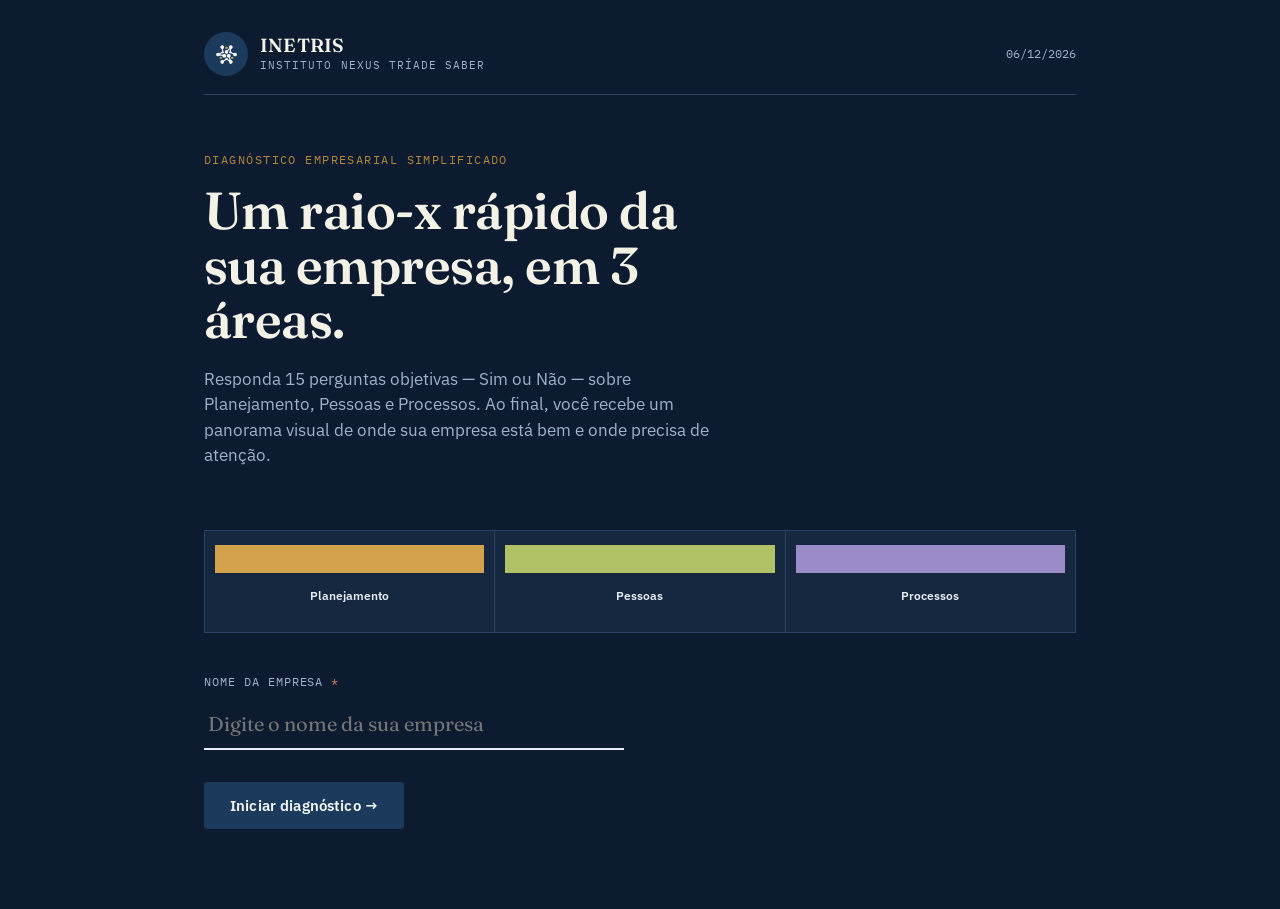
==== commit 40be3ad5: "Add files via upload" ====
--- a/diagnostico.html
+++ b/diagnostico.html
@@ -759,6 +759,19 @@
     .btn-row, footer.result-actions, .masthead{display:none;}
   }
 </style>
+<!-- Meta Pixel Code -->
+<script>
+!function(f,b,e,v,n,t,s){if(f.fbq)return;n=f.fbq=function(){n.callMethod?
+n.callMethod.apply(n,arguments):n.queue.push(arguments)};if(!f._fbq)f._fbq=n;
+n.push=n;n.loaded=!0;n.version='2.0';n.queue=[];t=b.createElement(e);t.async=!0;
+t.src=v;s=b.getElementsByTagName(e)[0];s.parentNode.insertBefore(t,s)}(window,
+document,'script','https://connect.facebook.net/en_US/fbevents.js');
+fbq('init', '28749029654725304');
+fbq('track', 'PageView');
+</script>
+<noscript><img height="1" width="1" style="display:none"
+src="https://www.facebook.com/tr?id=28749029654725304&ev=PageView&noscript=1"/></noscript>
+<!-- End Meta Pixel Code -->
 </head>
 <body>
 <div class="app">
@@ -785,9 +798,11 @@
     <div class="pillars-strip" id="pillarsStrip"></div>
 
     <div class="field-block">
-      <label for="companyName">Nome da empresa</label>
-      <input type="text" id="companyName" placeholder="Digite o nome da sua empresa" autocomplete="off">
-    </div>
+      <label for="companyName">Nome da empresa <span style="color:var(--bad)">*</span></label>
+      <input type="text" id="companyName" placeholder="Digite o nome da sua empresa" autocomplete="off" required aria-required="true">
+    </div>
+
+    <p class="nav-hint" id="startHint" style="margin-top:14px;"></p>
 
     <div class="btn-row">
       <button class="btn" id="startBtn">Iniciar diagnóstico →</button>
@@ -803,18 +818,18 @@
     </div>
 
     <div class="field-block">
-      <label for="leadName">Seu nome</label>
-      <input type="text" id="leadName" placeholder="Digite seu nome completo" autocomplete="name">
+      <label for="leadName">Seu nome <span style="color:var(--bad)">*</span></label>
+      <input type="text" id="leadName" placeholder="Digite seu nome completo" autocomplete="name" required aria-required="true">
     </div>
 
     <div class="field-block" style="margin-top:22px;">
-      <label for="leadEmail">Seu e-mail</label>
-      <input type="text" id="leadEmail" placeholder="Digite seu e-mail" autocomplete="email">
+      <label for="leadEmail">Seu e-mail <span style="color:var(--bad)">*</span></label>
+      <input type="text" id="leadEmail" placeholder="Digite seu e-mail" autocomplete="email" required aria-required="true">
     </div>
 
     <div class="field-block" style="margin-top:22px;">
-      <label for="leadPhone">Seu telefone / WhatsApp</label>
-      <input type="text" id="leadPhone" placeholder="(00) 00000-0000" autocomplete="tel">
+      <label for="leadPhone">Seu telefone / WhatsApp <span style="color:var(--bad)">*</span></label>
+      <input type="text" id="leadPhone" placeholder="(00) 00000-0000" autocomplete="tel" required aria-required="true">
     </div>
 
     <p class="nav-hint" id="registerHint" style="margin-top:14px;"></p>
@@ -1040,7 +1055,16 @@
 buildPillarsStrip();
 
 document.getElementById('startBtn').addEventListener('click', () => {
-  companyName = document.getElementById('companyName').value.trim() || 'Sua empresa';
+  const companyVal = document.getElementById('companyName').value.trim();
+  const startHint = document.getElementById('startHint');
+  if(!companyVal){
+    startHint.style.color = 'var(--bad)';
+    startHint.textContent = 'Digite o nome da empresa para continuar.';
+    document.getElementById('companyName').focus();
+    return;
+  }
+  startHint.textContent = '';
+  companyName = companyVal;
   showScreen('screen-register');
 });
 
@@ -1054,6 +1078,10 @@
    (https://formspree.io) para receber um e-mail a cada cadastro.
    ============================================================ */
 const FORMSPREE_ENDPOINT = 'https://formspree.io/f/mojoyvew';
+
+/* Planilha Google: cole aqui a URL do app da web (Apps Script) que termina em /exec.
+   Enquanto estiver vazia, o cadastro continua indo só para o e-mail (Formspree). */
+const SHEETS_ENDPOINT = 'https://script.google.com/macros/s/AKfycbyzUowrwjKzCovZ92rHufDxsCX13aYDfNiSgJSl6PEJz6BwirDALn6OXUQdzV87Wfq64Q/exec';
 
 document.getElementById('registerBtn').addEventListener('click', async () => {
   const hint = document.getElementById('registerHint');
@@ -1078,6 +1106,31 @@
   leadName = nameVal;
   leadEmail = emailVal;
   leadPhone = phoneVal;
+
+  // Meta Pixel: evento Lead (cadastro preenchido e validado)
+  try{
+    if(typeof fbq === 'function'){
+      fbq('track', 'Lead');
+    }
+  } catch(e){ console.warn('Falha ao disparar evento Lead:', e); }
+
+  // Envia o cadastro para a planilha (Google Sheets)
+  if(SHEETS_ENDPOINT){
+    try{
+      await fetch(SHEETS_ENDPOINT, {
+        method: 'POST',
+        mode: 'no-cors',
+        body: new URLSearchParams({
+          empresa: companyName,
+          nome: leadName,
+          email: leadEmail,
+          telefone: leadPhone
+        })
+      });
+    } catch(err){
+      console.warn('Falha ao enviar cadastro para a planilha:', err);
+    }
+  }
 
   try{
     await fetch(FORMSPREE_ENDPOINT, {
